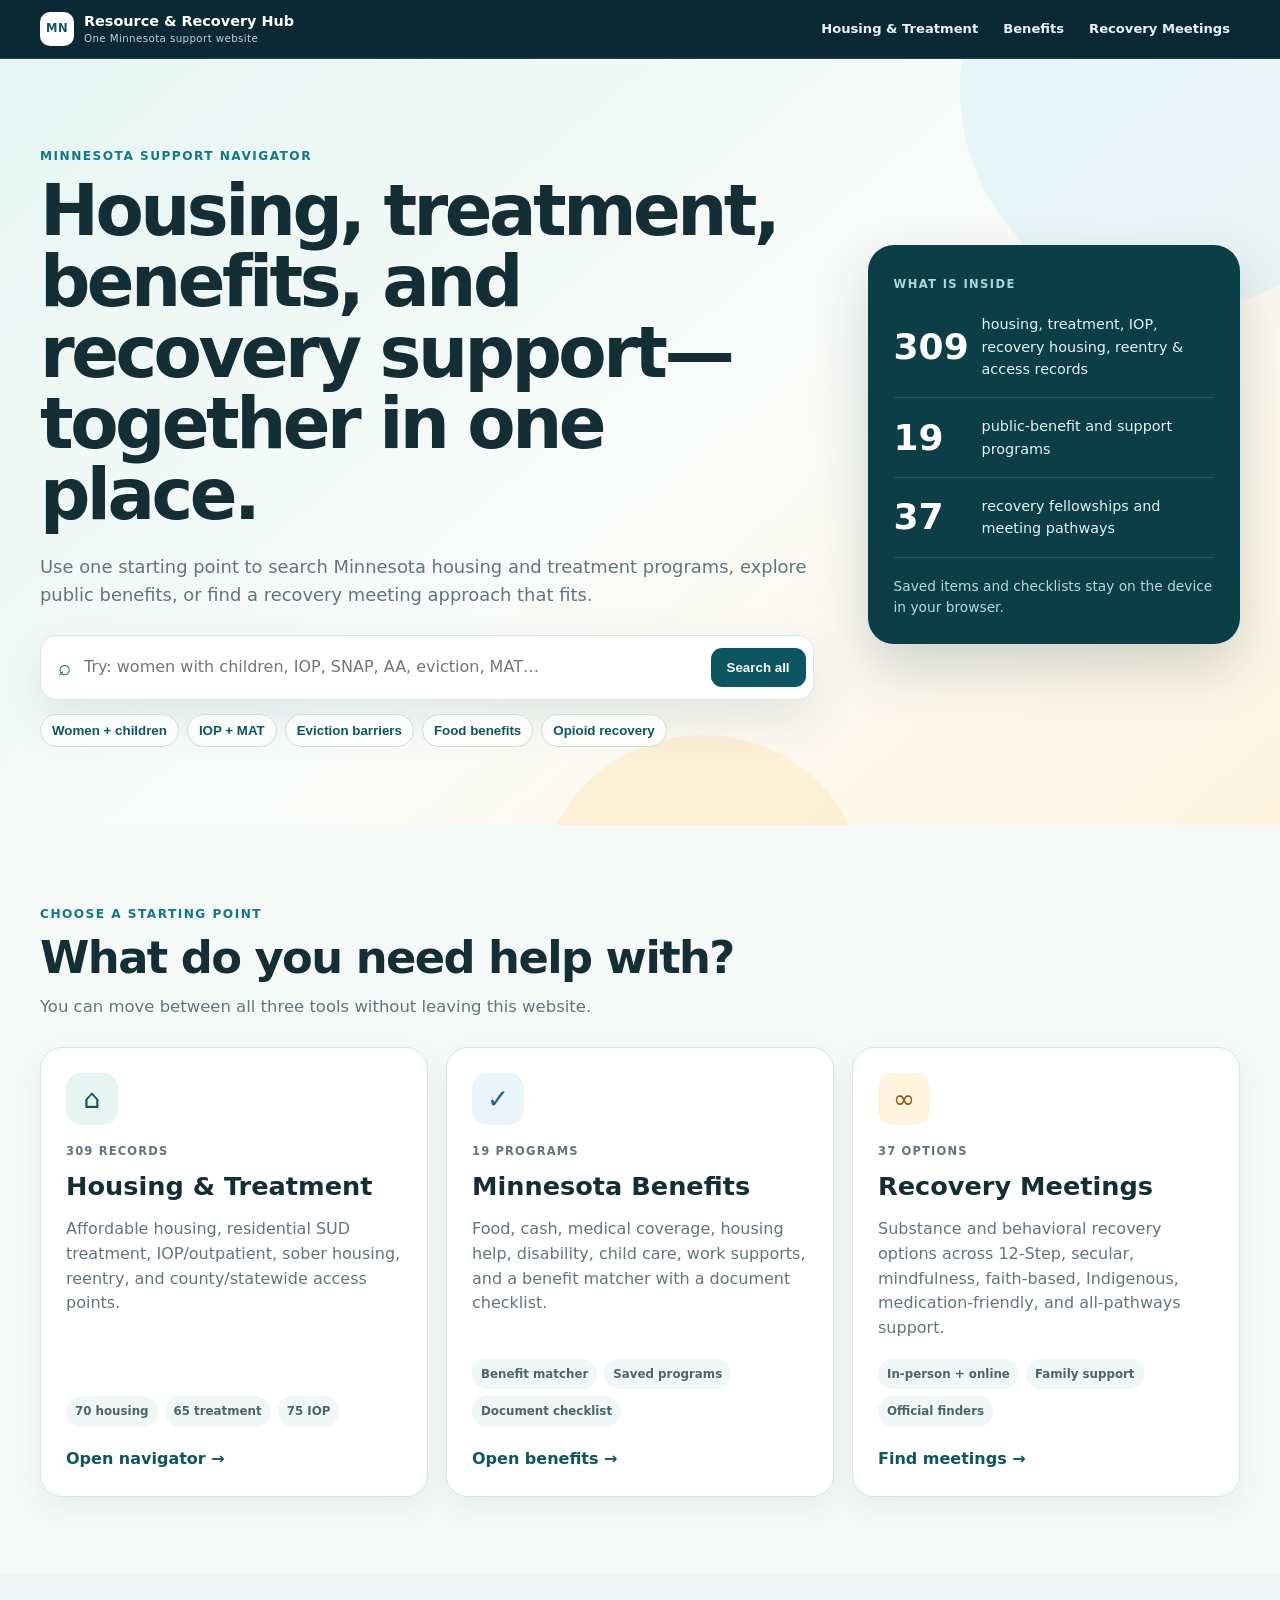
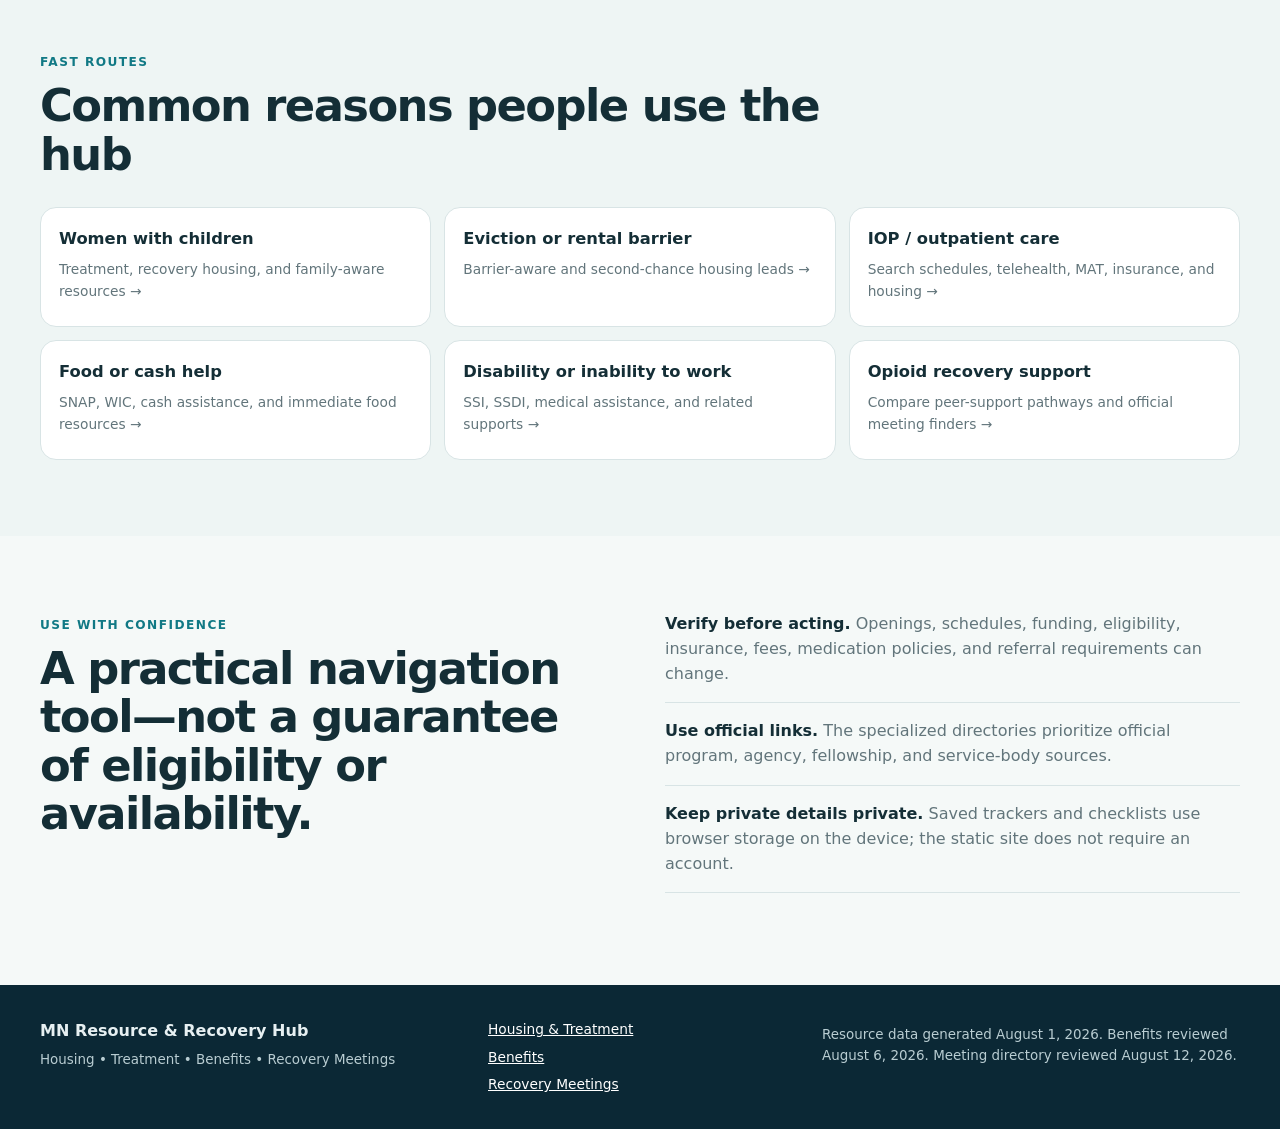
==== index.html @ cb594e9f "Add files via upload" ====
<!doctype html>
<html lang="en">
<head>
  <meta charset="utf-8">
  <meta name="viewport" content="width=device-width,initial-scale=1">
  <meta name="description" content="One Minnesota website for housing, treatment, public benefits, recovery housing, reentry resources, and recovery meeting pathways.">
  <meta name="theme-color" content="#0b5661">
  <link rel="icon" href="favicon.svg" type="image/svg+xml">
  <title>MN Resource & Recovery Hub</title>
  <link rel="stylesheet" href="portal-nav.css">
  <link rel="stylesheet" href="portal.css">
</head>
<body>
  <a class="skip-link" href="#main">Skip to main content</a>
  
<div class="portal-bar" role="navigation" aria-label="Minnesota Resource & Recovery Hub">
  <div class="portal-bar-inner">
    <a class="portal-home" href="index.html" aria-current="page"><span class="portal-mark">MN</span><span><strong>Resource & Recovery Hub</strong><small>One Minnesota support website</small></span></a>
    <nav class="portal-links" aria-label="Hub sections">
      <a href="resources.html">Housing & Treatment</a>
      <a href="benefits.html">Benefits</a>
      <a href="meetings.html">Recovery Meetings</a>
    </nav>
  </div>
</div>

  <main id="main">
    <section class="hub-hero">
      <div class="hub-glow hub-glow-one"></div><div class="hub-glow hub-glow-two"></div>
      <div class="hub-container hero-layout">
        <div>
          <span class="hub-eyebrow">Minnesota support navigator</span>
          <h1>Housing, treatment, benefits, and recovery support—together in one place.</h1>
          <p class="hero-lead">Use one starting point to search Minnesota housing and treatment programs, explore public benefits, or find a recovery meeting approach that fits.</p>
          <form class="global-search" id="globalSearchForm" role="search">
            <label class="sr-only" for="globalSearch">Search the entire hub</label>
            <span aria-hidden="true">⌕</span>
            <input id="globalSearch" type="search" autocomplete="off" placeholder="Try: women with children, IOP, SNAP, AA, eviction, MAT…">
            <button type="submit">Search all</button>
          </form>
          <div class="quick-links"><button data-q="women with children">Women + children</button><button data-q="IOP MAT">IOP + MAT</button><button data-q="eviction housing">Eviction barriers</button><button data-q="food benefits">Food benefits</button><button data-q="opioids">Opioid recovery</button></div>
        </div>
        <aside class="hero-summary">
          <span class="summary-kicker">What is inside</span>
          <div class="summary-stat"><strong>309</strong><span>housing, treatment, IOP, recovery housing, reentry & access records</span></div>
          <div class="summary-stat"><strong>19</strong><span>public-benefit and support programs</span></div>
          <div class="summary-stat"><strong>37</strong><span>recovery fellowships and meeting pathways</span></div>
          <p>Saved items and checklists stay on the device in your browser.</p>
        </aside>
      </div>
    </section>

    <section class="hub-section hub-container" aria-labelledby="start-heading">
      <div class="section-heading"><span class="hub-eyebrow">Choose a starting point</span><h2 id="start-heading">What do you need help with?</h2><p>You can move between all three tools without leaving this website.</p></div>
      <div class="portal-cards">
        <a class="portal-card housing-card" href="resources.html">
          <span class="card-icon">⌂</span><span class="card-kicker">309 records</span><h3>Housing & Treatment</h3>
          <p>Affordable housing, residential SUD treatment, IOP/outpatient, sober housing, reentry, and county/statewide access points.</p>
          <div class="mini-stats"><span>70 housing</span><span>65 treatment</span><span>75 IOP</span></div><strong>Open navigator →</strong>
        </a>
        <a class="portal-card benefits-card" href="benefits.html">
          <span class="card-icon">✓</span><span class="card-kicker">19 programs</span><h3>Minnesota Benefits</h3>
          <p>Food, cash, medical coverage, housing help, disability, child care, work supports, and a benefit matcher with a document checklist.</p>
          <div class="mini-stats"><span>Benefit matcher</span><span>Saved programs</span><span>Document checklist</span></div><strong>Open benefits →</strong>
        </a>
        <a class="portal-card meetings-card" href="meetings.html">
          <span class="card-icon">∞</span><span class="card-kicker">37 options</span><h3>Recovery Meetings</h3>
          <p>Substance and behavioral recovery options across 12-Step, secular, mindfulness, faith-based, Indigenous, medication-friendly, and all-pathways support.</p>
          <div class="mini-stats"><span>In-person + online</span><span>Family support</span><span>Official finders</span></div><strong>Find meetings →</strong>
        </a>
      </div>
    </section>

    <section class="hub-section search-results-section" id="searchArea" hidden>
      <div class="hub-container">
        <div class="results-head"><div><span class="hub-eyebrow">Whole-site search</span><h2>Matches across the hub</h2></div><button id="clearGlobal" type="button">Clear search</button></div>
        <p id="globalCount" class="global-count" aria-live="polite"></p>
        <div id="globalResults" class="global-results"></div>
      </div>
    </section>

    <section class="hub-section alt-section">
      <div class="hub-container">
        <div class="section-heading"><span class="hub-eyebrow">Fast routes</span><h2>Common reasons people use the hub</h2></div>
        <div class="route-grid">
          <a href="resources.html?q=women%20children%20pregnant%20parenting"><strong>Women with children</strong><span>Treatment, recovery housing, and family-aware resources →</span></a>
          <a href="resources.html?q=eviction%20barrier"><strong>Eviction or rental barrier</strong><span>Barrier-aware and second-chance housing leads →</span></a>
          <a href="resources.html?type=iop"><strong>IOP / outpatient care</strong><span>Search schedules, telehealth, MAT, insurance, and housing →</span></a>
          <a href="benefits.html?q=food"><strong>Food or cash help</strong><span>SNAP, WIC, cash assistance, and immediate food resources →</span></a>
          <a href="benefits.html?q=disability"><strong>Disability or inability to work</strong><span>SSI, SSDI, medical assistance, and related supports →</span></a>
          <a href="meetings.html?q=opioid"><strong>Opioid recovery support</strong><span>Compare peer-support pathways and official meeting finders →</span></a>
        </div>
      </div>
    </section>

    <section class="hub-section trust-section">
      <div class="hub-container trust-grid">
        <div><span class="hub-eyebrow">Use with confidence</span><h2>A practical navigation tool—not a guarantee of eligibility or availability.</h2></div>
        <div class="trust-list"><p><strong>Verify before acting.</strong> Openings, schedules, funding, eligibility, insurance, fees, medication policies, and referral requirements can change.</p><p><strong>Use official links.</strong> The specialized directories prioritize official program, agency, fellowship, and service-body sources.</p><p><strong>Keep private details private.</strong> Saved trackers and checklists use browser storage on the device; the static site does not require an account.</p></div>
      </div>
    </section>
  </main>
  <footer class="hub-footer"><div class="hub-container footer-grid"><div><strong>MN Resource & Recovery Hub</strong><p>Housing • Treatment • Benefits • Recovery Meetings</p></div><div><a href="resources.html">Housing & Treatment</a><a href="benefits.html">Benefits</a><a href="meetings.html">Recovery Meetings</a></div><div><p>Resource data generated August 1, 2026. Benefits reviewed August 6, 2026. Meeting directory reviewed August 12, 2026.</p></div></div></footer>
  <script src="portal-search-data.js"></script>
  <script src="portal.js"></script>
</body>
</html>
---- portal-nav.css ----
.portal-bar{background:#0b2835;color:#fff;border-bottom:1px solid rgba(255,255,255,.12);position:relative;z-index:120;font-family:Inter,ui-sans-serif,system-ui,-apple-system,BlinkMacSystemFont,"Segoe UI",sans-serif}
.portal-bar *{box-sizing:border-box}.portal-bar a{color:inherit;text-decoration:none}.portal-bar-inner{width:min(calc(100% - 36px),1200px);min-height:58px;margin:auto;display:flex;align-items:center;justify-content:space-between;gap:18px}.portal-home{display:flex;align-items:center;gap:10px;min-width:max-content}.portal-mark{width:34px;height:34px;border-radius:10px;background:#fff;color:#0b5661;display:grid;place-items:center;font-size:.72rem;font-weight:900;letter-spacing:.04em}.portal-home span:last-child{display:flex;flex-direction:column;line-height:1.05}.portal-home strong{font-size:.9rem}.portal-home small{margin-top:4px;color:#b9d5dc;font-size:.64rem;letter-spacing:.04em}.portal-links{display:flex;align-items:center;gap:5px;flex-wrap:wrap;justify-content:flex-end}.portal-links a{padding:8px 10px;border-radius:9px;font-size:.82rem;font-weight:750;color:#e8f4f7}.portal-links a:hover,.portal-links a:focus-visible{background:rgba(255,255,255,.12);outline:none}.portal-links a[aria-current="page"]{background:#fff;color:#0b3b47}
@media(max-width:760px){.portal-bar-inner{align-items:flex-start;flex-direction:column;padding:10px 0 12px;gap:8px}.portal-links{width:100%;justify-content:flex-start}.portal-links a{padding:7px 8px}.portal-home small{display:none}}
@media print{.portal-bar{display:none!important}}
---- portal.css ----
:root{--ink:#142e36;--muted:#62757b;--teal:#0b5661;--teal2:#117985;--mint:#e6f5f2;--sky:#eaf5fb;--gold:#f4b957;--goldsoft:#fff5df;--paper:#fff;--bg:#f5f9f8;--line:#d8e4e5;--shadow:0 18px 48px rgba(13,55,64,.10);--radius:22px;--max:1200px}*{box-sizing:border-box}html{scroll-behavior:smooth}body{margin:0;color:var(--ink);background:var(--bg);font-family:Inter,ui-sans-serif,system-ui,-apple-system,BlinkMacSystemFont,"Segoe UI",sans-serif;line-height:1.55}a{color:inherit}.hub-container{width:min(calc(100% - 36px),var(--max));margin:auto}.skip-link{position:fixed;left:14px;top:-60px;z-index:999;background:#fff;color:var(--ink);padding:10px 14px;border-radius:9px}.skip-link:focus{top:12px}.sr-only{position:absolute;width:1px;height:1px;padding:0;margin:-1px;overflow:hidden;clip:rect(0,0,0,0);white-space:nowrap;border:0}.hub-hero{position:relative;overflow:hidden;background:linear-gradient(140deg,#e6f6f2 0%,#f9fbfa 52%,#fff5df 100%);padding:84px 0 78px}.hub-glow{position:absolute;border-radius:999px;opacity:.48;pointer-events:none}.hub-glow-one{width:440px;height:440px;background:#d6eef7;right:-120px;top:-190px}.hub-glow-two{width:330px;height:330px;background:#fce7b8;left:42%;bottom:-240px}.hero-layout{position:relative;display:grid;grid-template-columns:minmax(0,1.35fr) minmax(320px,.65fr);gap:54px;align-items:center}.hub-eyebrow{display:inline-block;color:var(--teal2);font-size:.76rem;font-weight:850;letter-spacing:.12em;text-transform:uppercase;margin-bottom:10px}.hub-hero h1{font-size:clamp(2.45rem,5.5vw,5.05rem);line-height:1.01;letter-spacing:-.05em;margin:0 0 22px;max-width:900px}.hero-lead{font-size:1.12rem;color:var(--muted);max-width:770px;margin:0 0 26px}.global-search{background:#fff;border:1px solid var(--line);border-radius:16px;box-shadow:var(--shadow);padding:7px;display:grid;grid-template-columns:auto 1fr auto;align-items:center;gap:8px;max-width:860px}.global-search>span{font-size:1.4rem;color:var(--teal);padding-left:10px}.global-search input{border:0;outline:0;padding:12px 5px;font:inherit;min-width:0;background:transparent}.global-search button,.results-head button{border:0;border-radius:11px;background:var(--teal);color:#fff;padding:12px 16px;font-weight:800;cursor:pointer}.quick-links{display:flex;gap:8px;flex-wrap:wrap;margin-top:14px}.quick-links button{border:1px solid #cbdede;background:rgba(255,255,255,.8);padding:8px 11px;border-radius:999px;color:var(--teal);font-weight:750;cursor:pointer}.hero-summary{background:#0c3e48;color:#fff;border-radius:26px;padding:26px;box-shadow:0 24px 55px rgba(8,47,56,.18)}.summary-kicker{font-size:.72rem;text-transform:uppercase;letter-spacing:.12em;color:#acd8dc;font-weight:850}.summary-stat{display:grid;grid-template-columns:74px 1fr;gap:14px;align-items:center;padding:17px 0;border-bottom:1px solid rgba(255,255,255,.12)}.summary-stat strong{font-size:2.25rem;line-height:1}.summary-stat span{color:#e6f3f4;font-size:.9rem}.hero-summary>p{color:#b9d7da;margin:18px 0 0;font-size:.86rem}.hub-section{padding:76px 0}.section-heading{max-width:790px;margin-bottom:28px}.section-heading h2,.results-head h2,.trust-grid h2{font-size:clamp(1.9rem,3.5vw,3.35rem);line-height:1.08;letter-spacing:-.035em;margin:0 0 12px}.section-heading p{color:var(--muted);font-size:1.03rem;margin:0}.portal-cards{display:grid;grid-template-columns:repeat(3,1fr);gap:18px}.portal-card{display:flex;flex-direction:column;min-height:400px;text-decoration:none;background:#fff;border:1px solid var(--line);border-radius:var(--radius);padding:25px;box-shadow:0 10px 30px rgba(20,55,62,.06);transition:.18s transform,.18s box-shadow,.18s border}.portal-card:hover{transform:translateY(-4px);box-shadow:var(--shadow);border-color:#b9d2d5}.card-icon{width:52px;height:52px;border-radius:15px;display:grid;place-items:center;font-size:1.65rem;background:var(--mint);color:var(--teal);margin-bottom:18px}.benefits-card .card-icon{background:var(--sky);color:#225b8d}.meetings-card .card-icon{background:var(--goldsoft);color:#8a5a0f}.card-kicker{font-size:.72rem;text-transform:uppercase;letter-spacing:.1em;color:var(--muted);font-weight:850}.portal-card h3{font-size:1.6rem;margin:6px 0 10px}.portal-card p{color:var(--muted);margin:0 0 18px}.mini-stats{display:flex;gap:7px;flex-wrap:wrap;margin-top:auto;margin-bottom:20px}.mini-stats span{background:#f1f6f6;border-radius:999px;padding:6px 9px;font-size:.74rem;font-weight:750;color:#49666c}.portal-card>strong{color:var(--teal)}.alt-section{background:#eef5f4}.route-grid{display:grid;grid-template-columns:repeat(3,1fr);gap:13px}.route-grid a{display:flex;flex-direction:column;text-decoration:none;background:#fff;border:1px solid var(--line);border-radius:16px;padding:18px;min-height:120px}.route-grid strong{font-size:1.02rem;margin-bottom:8px}.route-grid span{font-size:.86rem;color:var(--muted)}.search-results-section{background:#fff;border-top:1px solid var(--line);border-bottom:1px solid var(--line)}.results-head{display:flex;justify-content:space-between;align-items:end;gap:20px}.results-head h2{margin-bottom:0}.results-head button{background:#edf3f3;color:var(--teal)}.global-count{color:var(--muted);margin:10px 0 20px}.global-results{display:grid;grid-template-columns:repeat(2,1fr);gap:12px}.search-result{display:grid;grid-template-columns:1fr auto;gap:15px;background:var(--bg);border:1px solid var(--line);border-radius:15px;padding:17px}.result-type{font-size:.7rem;text-transform:uppercase;letter-spacing:.08em;color:var(--teal2);font-weight:850}.search-result h3{margin:4px 0 5px;font-size:1rem}.search-result p{margin:0;color:var(--muted);font-size:.87rem}.result-meta{font-size:.74rem;color:#71858a;margin-top:8px}.search-result a{align-self:center;text-decoration:none;background:#fff;border:1px solid #c7d8da;border-radius:10px;padding:9px 11px;color:var(--teal);font-weight:800;font-size:.8rem}.trust-grid{display:grid;grid-template-columns:1fr 1fr;gap:50px;align-items:start}.trust-list p{padding:0 0 16px;margin:0 0 16px;border-bottom:1px solid var(--line);color:var(--muted)}.trust-list strong{color:var(--ink)}.hub-footer{background:#0b2835;color:#e7f0f2;padding:34px 0}.footer-grid{display:grid;grid-template-columns:1.1fr .8fr 1.1fr;gap:30px}.hub-footer p{color:#b9cdd2;margin:6px 0 0;font-size:.84rem}.hub-footer div>div:nth-child(2){display:flex;flex-direction:column;gap:6px}.hub-footer a{color:#fff;font-size:.86rem}
@media(max-width:900px){.hero-layout,.trust-grid{grid-template-columns:1fr}.portal-cards{grid-template-columns:1fr}.portal-card{min-height:0}.route-grid{grid-template-columns:1fr 1fr}.global-results{grid-template-columns:1fr}.footer-grid{grid-template-columns:1fr}.hero-summary{max-width:680px}}
@media(max-width:600px){.hub-hero{padding:56px 0 50px}.hub-section{padding:56px 0}.global-search{grid-template-columns:auto 1fr}.global-search button{grid-column:1/-1}.route-grid{grid-template-columns:1fr}.results-head{display:block}.results-head button{margin-top:14px}.search-result{grid-template-columns:1fr}.search-result a{justify-self:start}}
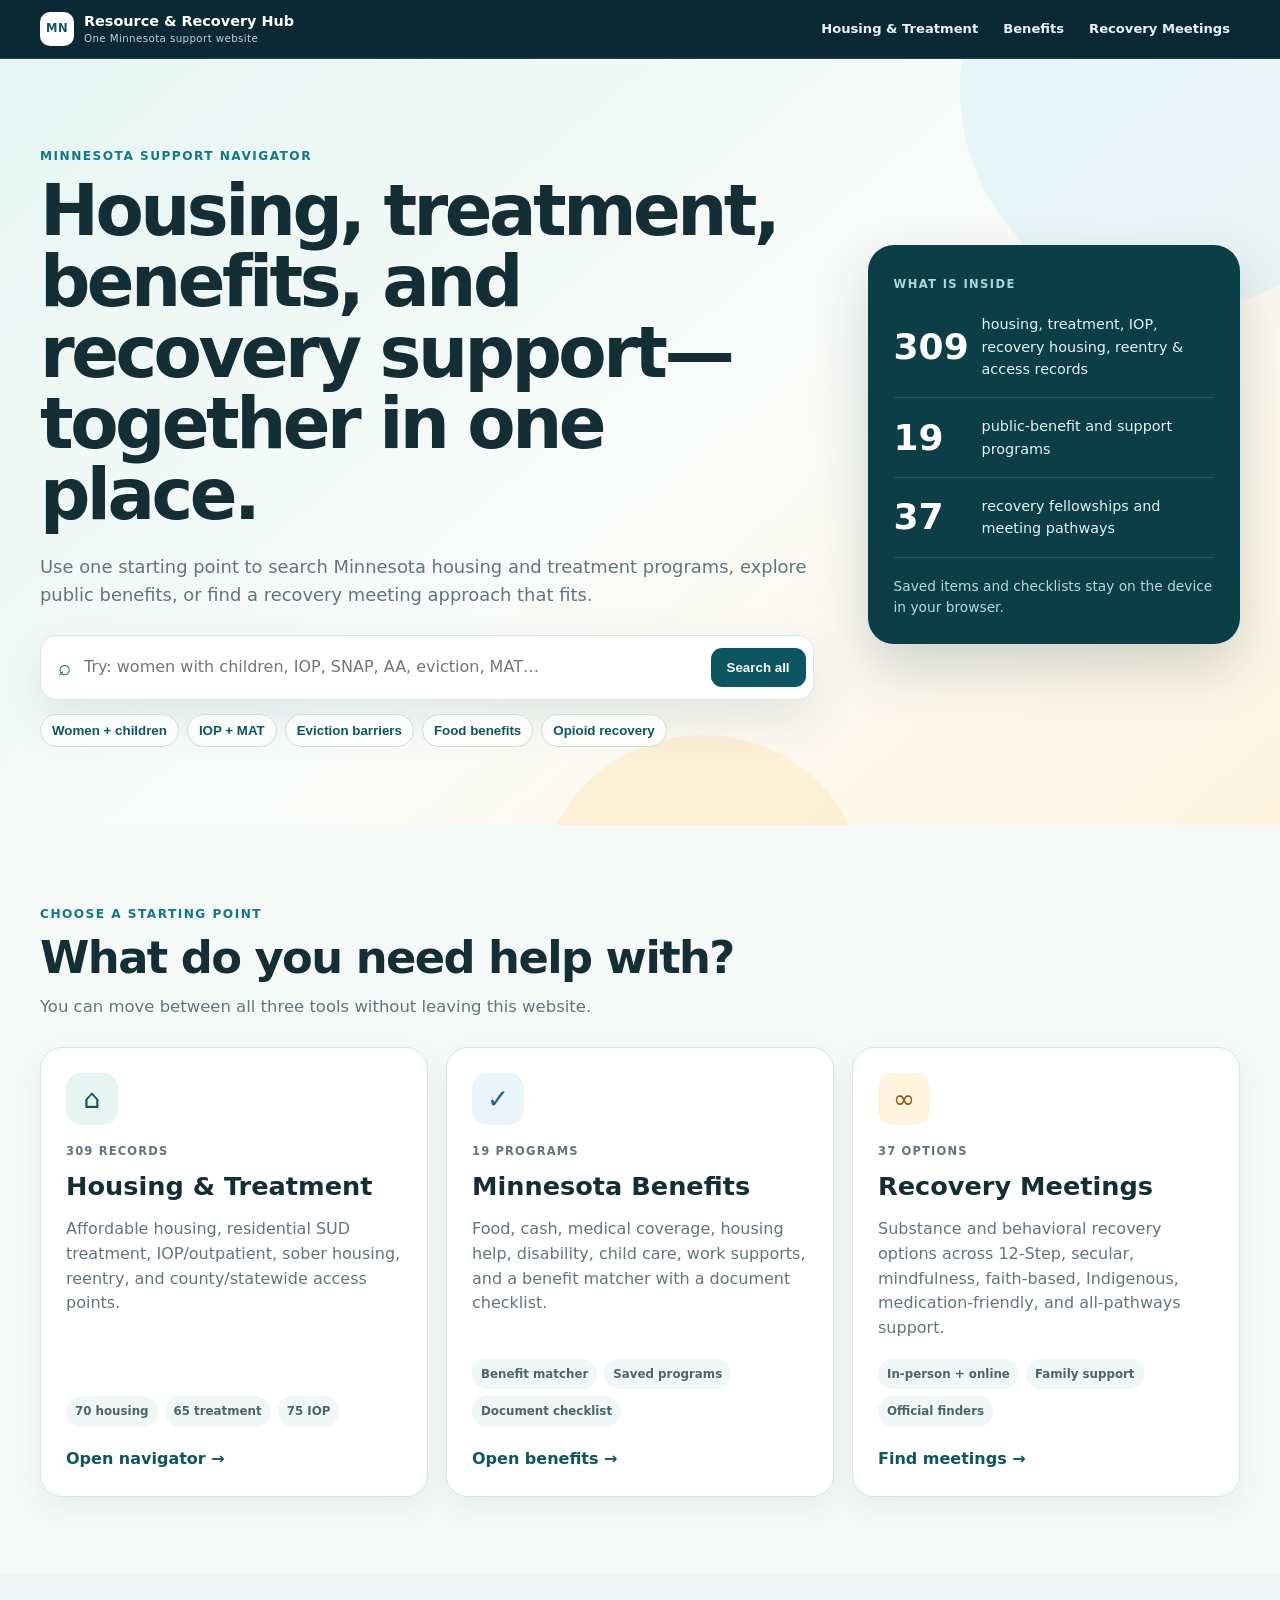
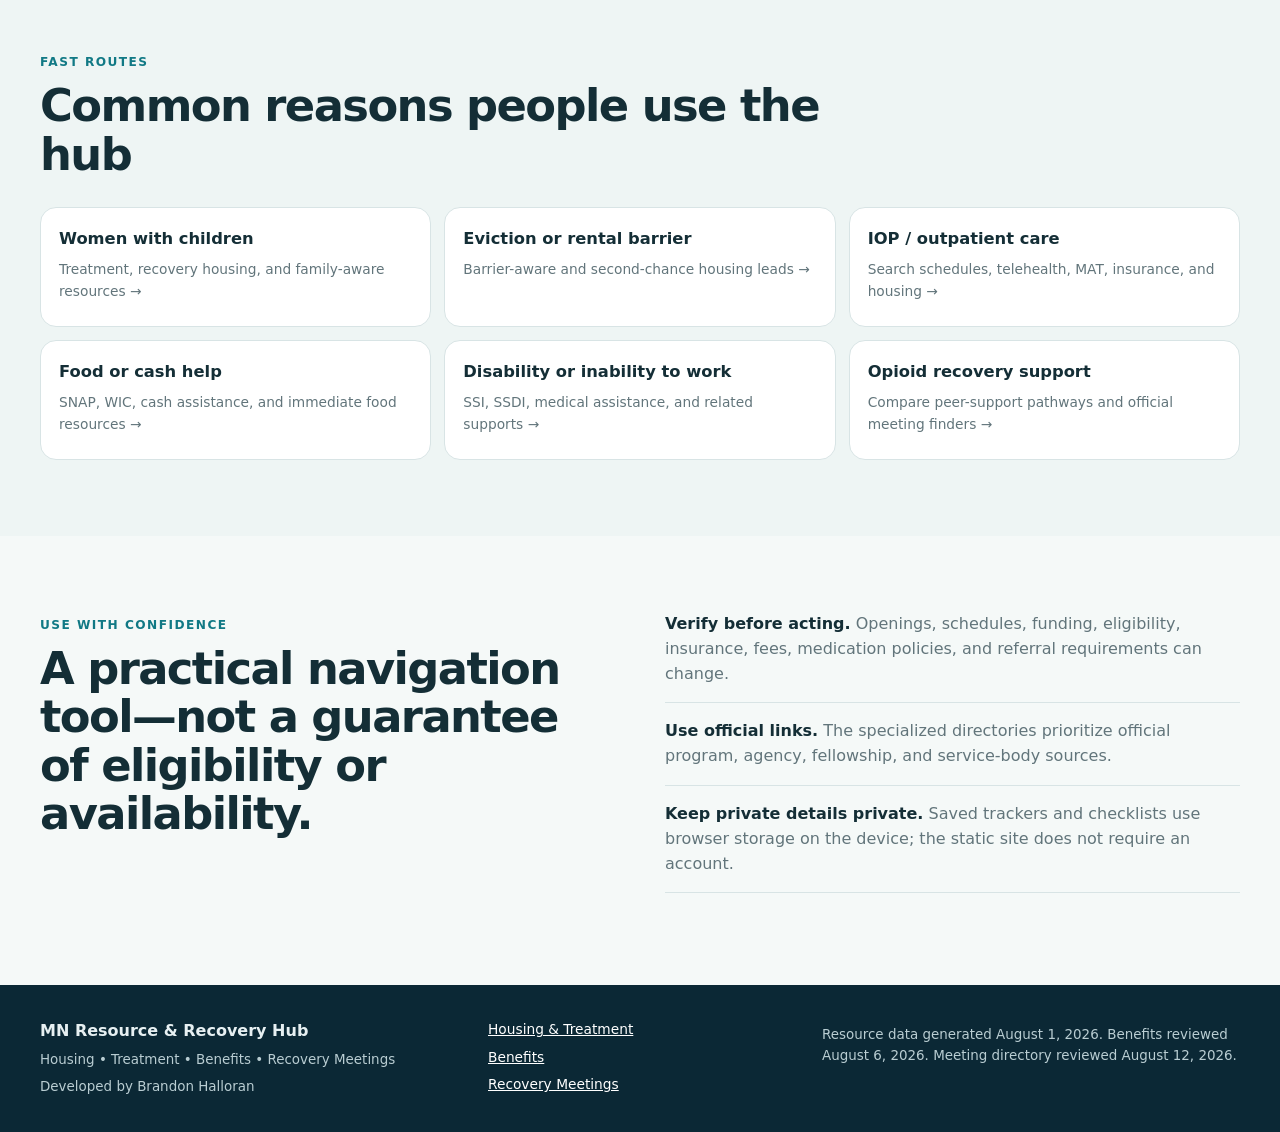
==== commit d3b5c0a2: "Update footer to include developer information" ====
--- a/index.html
+++ b/index.html
@@ -100,8 +100,8 @@
       </div>
     </section>
   </main>
-  <footer class="hub-footer"><div class="hub-container footer-grid"><div><strong>MN Resource & Recovery Hub</strong><p>Housing • Treatment • Benefits • Recovery Meetings</p></div><div><a href="resources.html">Housing & Treatment</a><a href="benefits.html">Benefits</a><a href="meetings.html">Recovery Meetings</a></div><div><p>Resource data generated August 1, 2026. Benefits reviewed August 6, 2026. Meeting directory reviewed August 12, 2026.</p></div></div></footer>
+  <footer class="hub-footer"><div class="hub-container footer-grid"><div><strong>MN Resource & Recovery Hub</strong><p>Housing • Treatment • Benefits • Recovery Meetings</p><p>Developed by Brandon Halloran</p></div><div><a href="resources.html">Housing & Treatment</a><a href="benefits.html">Benefits</a><a href="meetings.html">Recovery Meetings</a></div><div><p>Resource data generated August 1, 2026. Benefits reviewed August 6, 2026. Meeting directory reviewed August 12, 2026.</p></div></div></footer>
   <script src="portal-search-data.js"></script>
   <script src="portal.js"></script>
 </body>
-</html>+</html>
